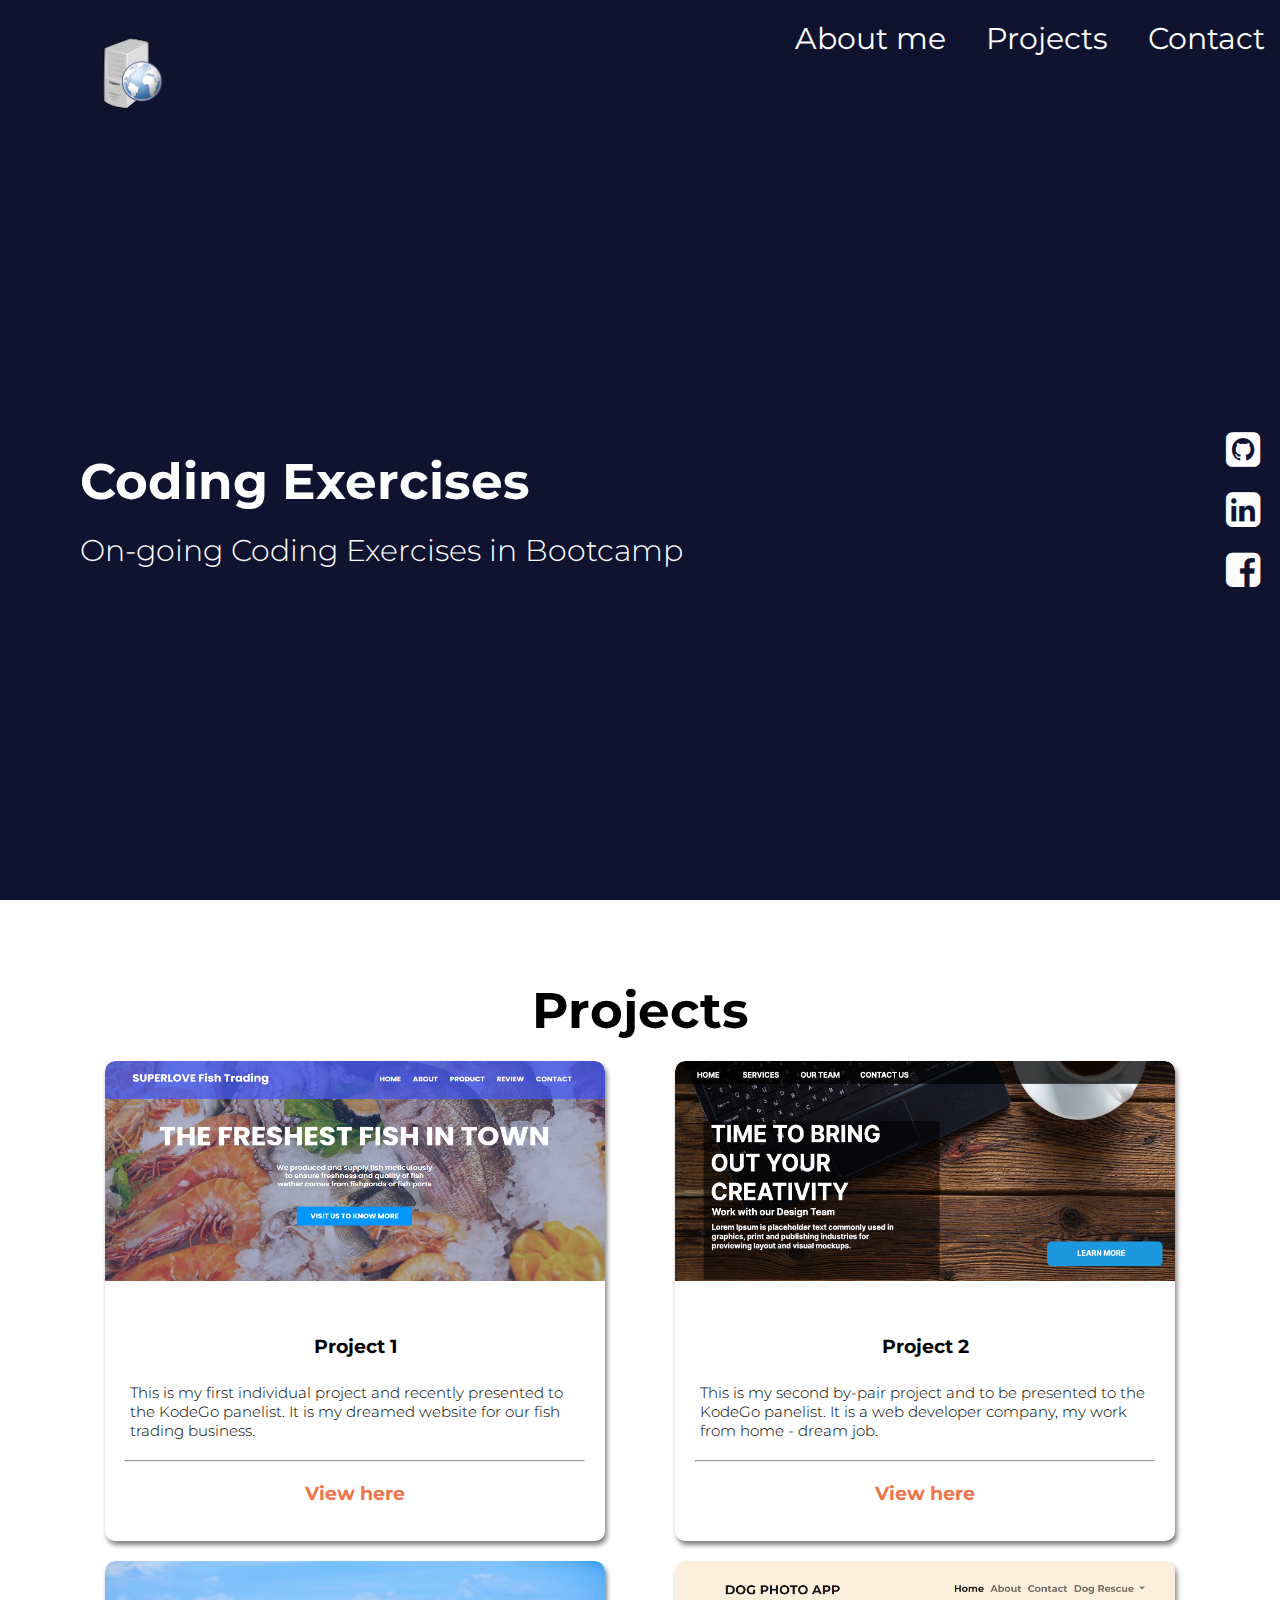
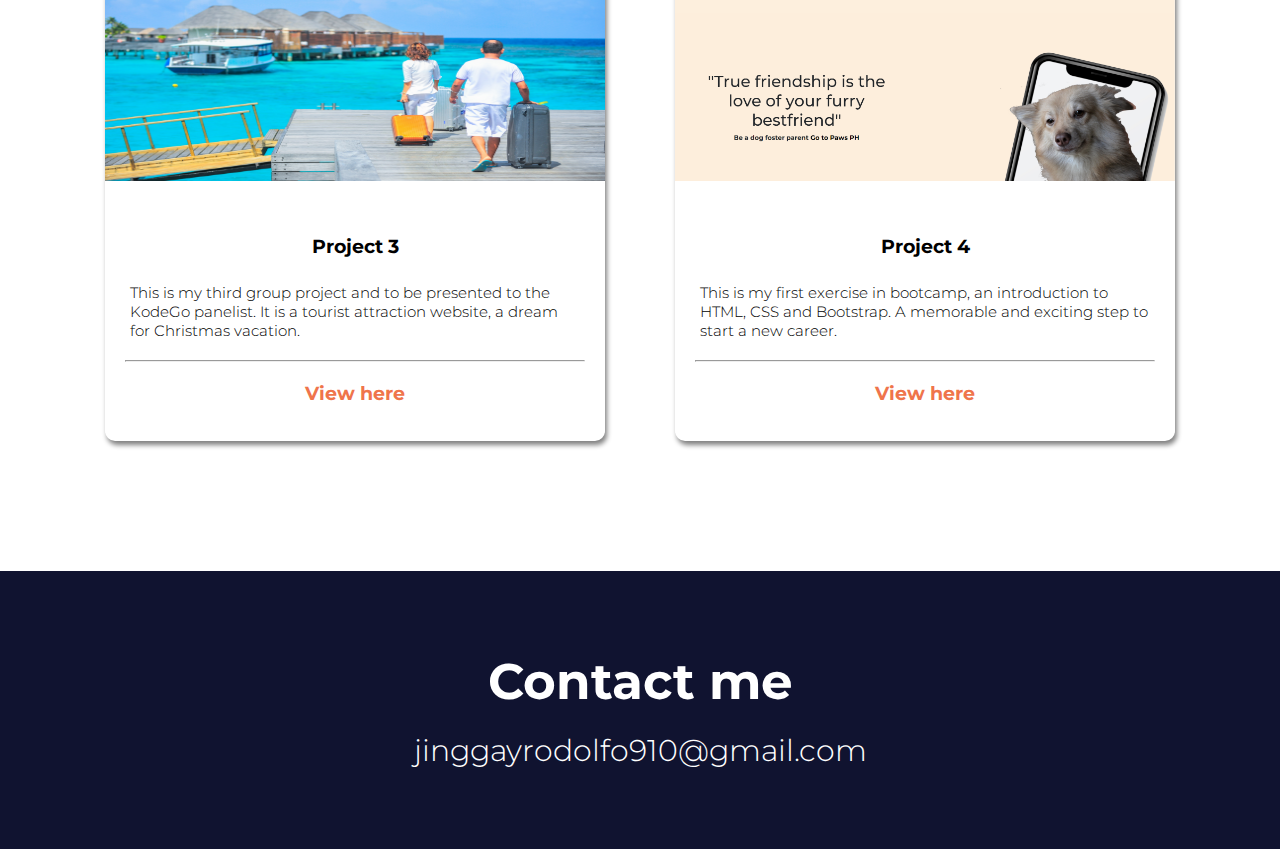
==== exercises.html @ e8465c88 "S10: Update some projects that was added in coding exercises" ====
<!DOCTYPE html>
<html lang="en">
<head>
    <meta charset="UTF-8">
    <meta http-equiv="X-UA-Compatible" content="IE=edge">
    <!-- <meta name="viewport" content="width=device-width, initial-scale=1.0"> -->
    <title> My-Portfolio</title>
    <link rel="stylesheet" href="css/style.css">
    <link rel="stylesheet" href="https://cdnjs.cloudflare.com/ajax/libs/font-awesome/4.7.0/css/font-awesome.min.css">
    <!-- <link href="https://fonts.googleapis.com/css2?family=Poppins:wght@100;200;300;400;600;700&display=swap" rel="stylesheet"> -->
    <link rel="stylesheet" href="https://stackpath.bootstrapcdn.com/font-awesome/4.7.0/css/font-awesome.min.css">
    <style>
        @import url('https://fonts.googleapis.com/css2?family=Montserrat:wght@400;500;700&display=swap');
    </style>
</head>
<body>
    <section class="hero">
        <nav>
            <img class="logo" src="images/logo.png"/>
            <ul id="nav-list">
                <li><a href="https://stingray008.github.io/My-Portfolio/#about-me" target="_blank">About me</a></li>
                <li><a href="https://stingray008.github.io/My-Portfolio/#projects" target="_blank">Projects</a></li>
                <li><a href="#contact-me">Contact</a></li>
            </ul>
            <button class="hamburger" id="hamburger">
                <i class="fa fa-bars"></i>
            </button>
        </nav>
        <div class="hero-area">
            <div class="hero-text">
                <h2>Coding Exercises</h2>
                <p>On-going Coding Exercises in Bootcamp</p>
            </div>
            <div class="icon">
                <a href="https://github.com/STINGRAY008" target="_blank"><i class="fa fa-github-square"></i></a>
                <a href="https://www.linkedin.com/in/gina-rodolfo-289898250/" target="_blank"><i class="fa fa-linkedin-square"></i></a>
                <a href="https://www.facebook.com/jinggay.rodolfo" target="_blank"><i class="fa fa-facebook-square"></i></a>
            </div>
        </div>
    </section>

    <!-- ----------------------------------------  Coding Exercises Section  ---------------------------------------- -->
    <section class="sub-section-alternative" id="projects">
        <h2>Projects</h2>
        <div class="project-container">
            <div class="project-card">
                <img class="project-image" src="images/Project-1.png" alt="">
                <h3>Project 1</h3>
                <p class="sub-text">This is my first individual project and recently presented to the KodeGo panelist. It is my dreamed website for our fish trading business.</p>
                <hr>
                <h3><a class="project-link" href="https://stingray008.github.io/Individual-Presentation-Gina/" target="_blank">View here</a></h3>
            </div>
            <div class="project-card">
                <img class="project-image" src="images/Project2.png" alt="">
                <h3>Project 2</h3>
                <p class="sub-text">This is my second by-pair project and to be presented to the KodeGo panelist. It is a web developer company, my work from home - dream job.</p>
                <hr>
                <h3><a class="project-link" href="https://stingray008.github.io/On-Going-Project/" target="_blank">View here</a></h3>
            </div>
            <div class="project-card">
                <img class="project-image" src="images/Project-3.jpg" alt="">
                <h3>Project 3</h3>
                <p class="sub-text">This is my third group project and to be presented to the KodeGo panelist. It is a tourist attraction website, a dream for Christmas vacation.</p>
                <hr>
                <h3><a class="project-link" href="https://stingray008.github.io/On-Going-Project/" target="_blank">View here</a></h3>
            </div>
            <div class="project-card">
                <img class="project-image" src="images/Project4.png" alt="">
                <h3>Project 4</h3>
                <p class="sub-text">This is my first exercise in bootcamp, an introduction to HTML, CSS and Bootstrap. A memorable and exciting step to start a new career.</p>
                <hr>
                <h3><a class="project-link" href="https://stingray008.github.io/Dog-Photo-App/" target="_blank">View here</a></h3>
            </div>
        </div>

    </section>
      <!-- ----------------------------------------  Footer Section  ---------------------------------------- -->
    <footer class="contact-me" id="contact-me">
        <h2>Contact me</h2>
        <p>jinggayrodolfo910@gmail.com</p>
        
    </footer>


    <script src="app.js"></script>   
</body>

</html>
---- css/style.css ----
/* Color Palette
5800FF
0096FF
00D7FF
72FFFF */
*{
    margin: 0;
    padding: 0;
    font-family: 'Montserrat', sans-serif;
}
section{
    background-color: #ffff;
} 
.hero{
    background-color: #101330;
    height: 100vh;
    color: #ffff;
    font-size: 40px;
}   
footer{
    background-color: #101330;
    color: #ffff;
    text-align: center;
    padding: 80px;
}
nav{
    display: flex;
    justify-content: space-between;
}
ul{
    display: flex;
    list-style-type: none;
    width: 500px;
    justify-content: space-between;
}
li{
    font-size: 30px;
    text-decoration: none;
    padding: 20px 15px;
}
h1{
    font-size: 90px;
    margin: 0;
}
p{
    font-size: 30px;
    margin: 0;
    font-weight: 300;
}
.hero-area{
    display: flex;
    height: 80%;
    justify-content: space-between;
    align-items: center;
}
.hero-text{
    margin-left: 80px;

}
.button{
    width: 200px;
    height: 56px;
    border-radius: 28px;
    background-color: coral;
    text-align: center;
    font-size: 30px;
    font-weight: 300;
    padding-top: 5px;
    margin-top: 20px;
}
/* button:hover{
    background-color: #ef744b;
} */
.button:active{
    background-color: #A9A9A9;
    color: #808080;
}
.socials{
    padding-bottom: 50px;
}
.logo{
    height: 150px;
}
.icon .fa{
    color: #ffff;
    display: flex;
    margin: 20px;
}
.sub-section{
    display: flex;
    justify-content: space-between;
    align-items: center;
    padding: 80px;
}
h2{
    font-size: 50px;
    padding-bottom: 20px;
}
.headshot{
    width: 300px;
    border-radius: 150px;
    border: 1px solid gray;
}
.headshot-container{
    display: flex;
    align-items: center;
}
.project-card{
    /* width: 250px;
    height: 400px; */
    width: 500px;
    height: 480px;
    border-radius: 10px;
    box-shadow: 2px 4px 5px 0px gray;
    overflow: hidden;
}
.project-card img{
    height: 220px;
    padding-bottom: 50px;
}
.project-card:hover img{
    transform: scale(1.05);
    transition: 1s;
    cursor:pointer;
  }
.project-card p{
    text-align: left;
    padding: 20px 20px 0px 20px;
    /* padding-bottom: 20px; */
    margin: 5px 5px 5px;
}
.project-container{
    display: flex;
    flex-wrap: wrap;
    justify-content: space-around;
    gap: 20px;
    margin-bottom: 50px;
   
}
@media only screen and (max-width: 1000px){
    .project-container{
        display: flex;
        flex-wrap: wrap;
    }  
}
.sub-section-alternative{
    display: flex;
    flex-direction: column;
    text-align: center;
    padding: 80px;
}
.sub-text{
    font-size: 15px;
    font-weight: 300;
    padding-top: 20px;
}
.link-text{
    font-size: 15px;
    font-weight: 300;
    padding-top: 20px;
    align-items: center;
}
.project-image{
    width: 100%;
    height: 120px;
    border-radius: 10px;
    padding-bottom: 20px;
}
hr{
    margin: 20px;
}
.project-link{
    text-decoration: none;
    color: #ef744b;
}
.project-more a{
    text-decoration: none;
    color: #ef744b;
   margin-top: 5%;
    
}
a{
    text-decoration: none;
    color: #ffff;
}
.hamburger{
    display: none;
}
.hamburger:focus{
    outline: 0;
}
@media only screen and (max-width: 1000px){
    .hamburger{
        display: block;
        border: 0;
        background-color: transparent;
        color: #ffff;
        font-size: 30px;
        margin: 20px;
        align-self: flex-end;
    }
    ul{
        display: none;
        background-color: #424669;
        margin: 0px;
    }
    li{
        margin-left: 30px;
    }
    ul.show{
        display: block;
    }
    nav{
        display: flex;
        flex-direction: column-reverse;
        background-color: #424669;
    }
    .logo{
        display: none;
    }

}
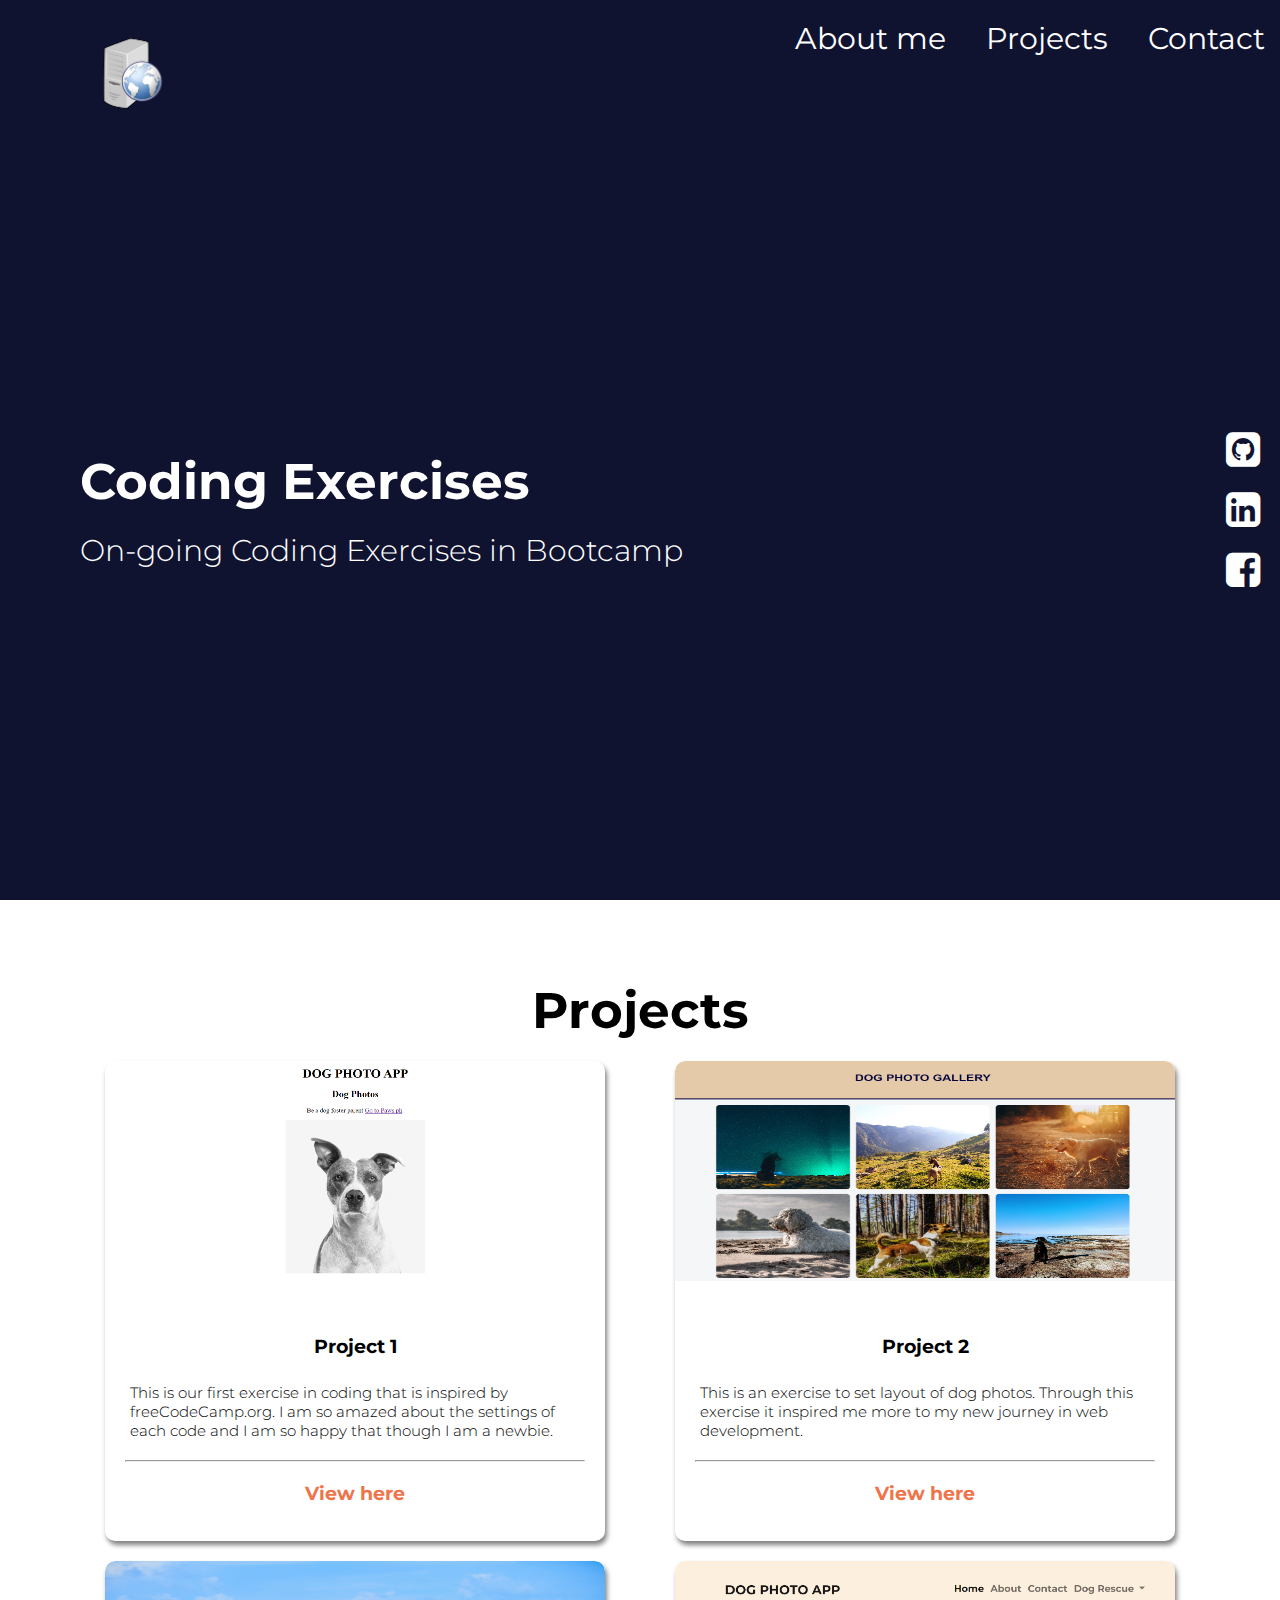
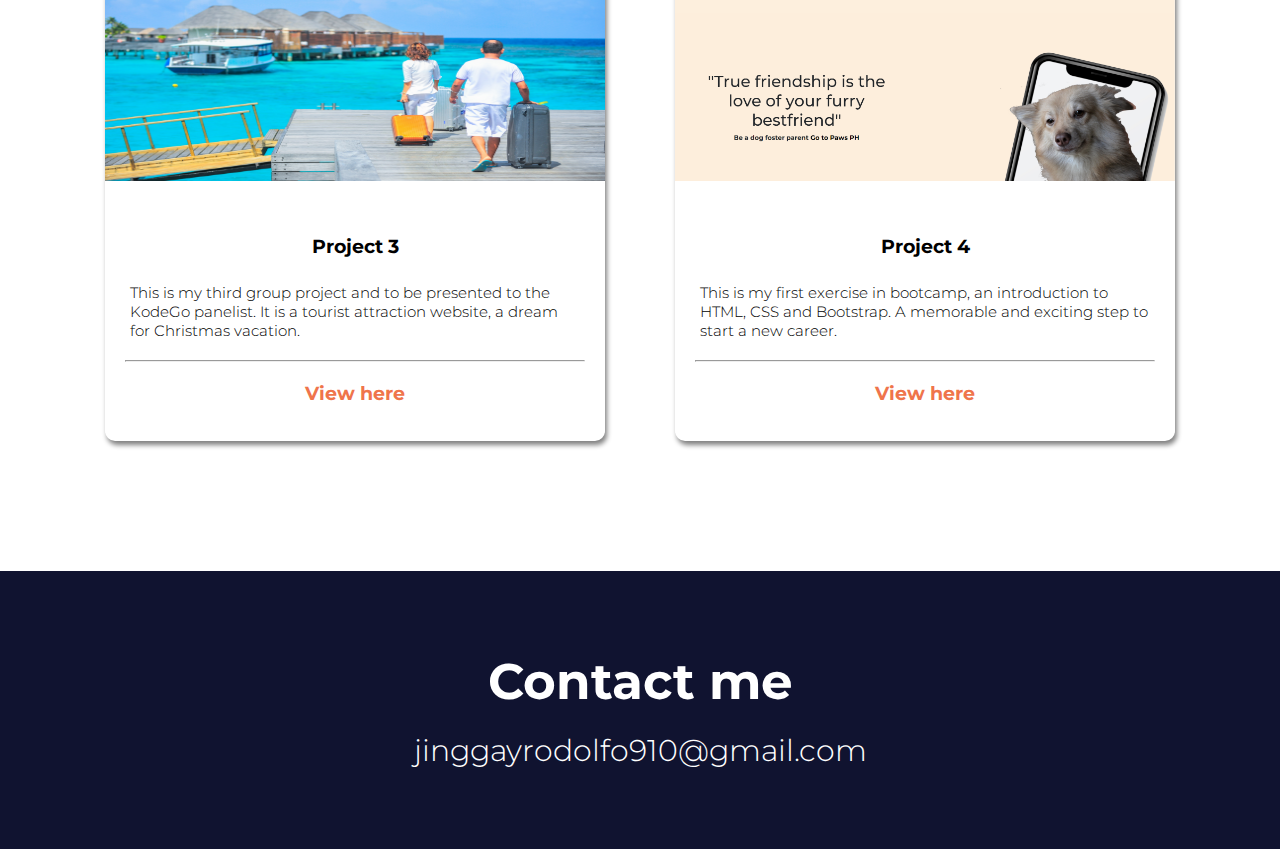
==== commit 216b5d98: "S11:Update more coding projects" ====
--- a/exercises.html
+++ b/exercises.html
@@ -44,18 +44,18 @@
         <h2>Projects</h2>
         <div class="project-container">
             <div class="project-card">
-                <img class="project-image" src="images/Project-1.png" alt="">
+                <img class="project-image" src="images/Exercise-1.png" alt="">
                 <h3>Project 1</h3>
-                <p class="sub-text">This is my first individual project and recently presented to the KodeGo panelist. It is my dreamed website for our fish trading business.</p>
+                <p class="sub-text">This is our first exercise in coding that is inspired by freeCodeCamp.org. I am so amazed about the settings of each code and I am so happy that though I am a newbie.</p>
                 <hr>
                 <h3><a class="project-link" href="https://stingray008.github.io/Individual-Presentation-Gina/" target="_blank">View here</a></h3>
             </div>
             <div class="project-card">
-                <img class="project-image" src="images/Project2.png" alt="">
+                <img class="project-image" src="images/Exercise-2.png" alt="">
                 <h3>Project 2</h3>
-                <p class="sub-text">This is my second by-pair project and to be presented to the KodeGo panelist. It is a web developer company, my work from home - dream job.</p>
+                <p class="sub-text">This is an exercise to set layout of dog photos. Through this exercise it inspired me more to my new journey in web development.</p>
                 <hr>
-                <h3><a class="project-link" href="https://stingray008.github.io/On-Going-Project/" target="_blank">View here</a></h3>
+                <h3><a class="project-link" href="https://stingray008.github.io/Dog-Photo-Gallery/" target="_blank">View here</a></h3>
             </div>
             <div class="project-card">
                 <img class="project-image" src="images/Project-3.jpg" alt="">
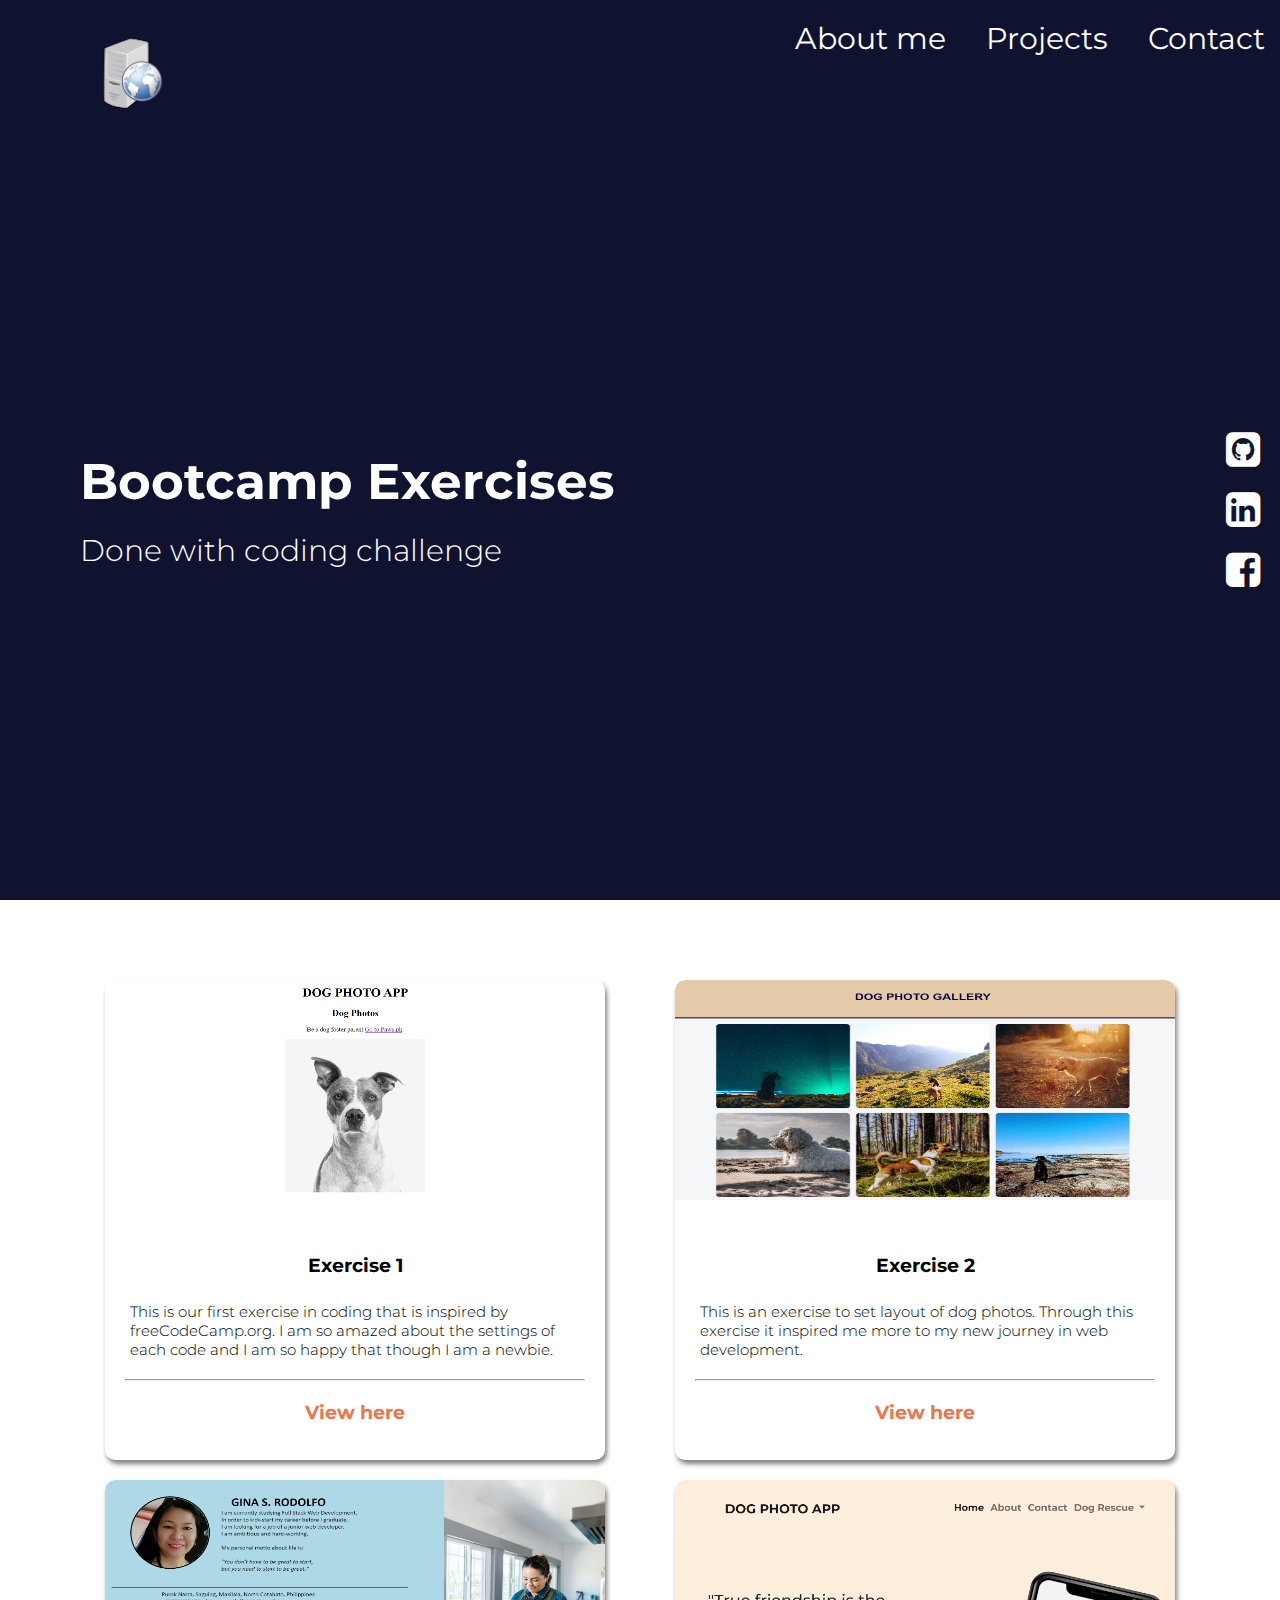
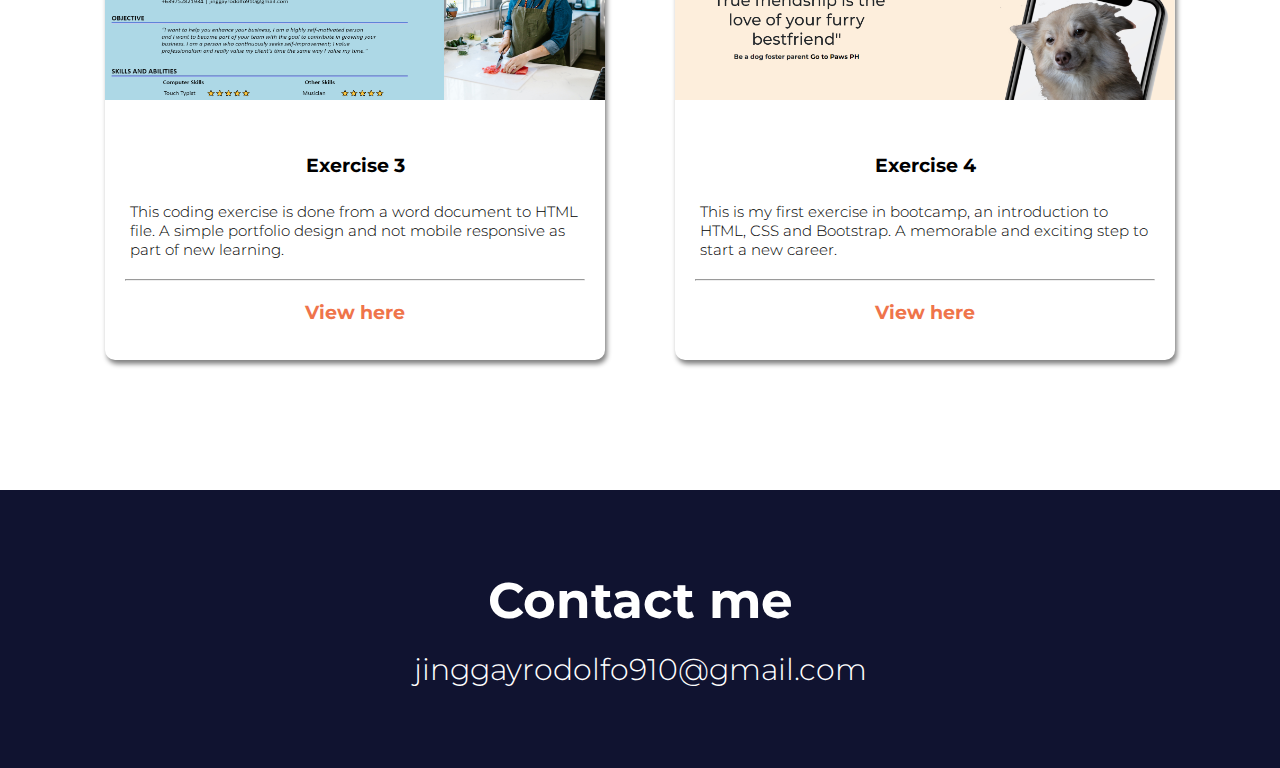
==== commit 612bc05e: "S13: Add and link exercise-3" ====
--- a/exercises.html
+++ b/exercises.html
@@ -28,8 +28,8 @@
         </nav>
         <div class="hero-area">
             <div class="hero-text">
-                <h2>Coding Exercises</h2>
-                <p>On-going Coding Exercises in Bootcamp</p>
+                <h2>Bootcamp Exercises</h2>
+                <p>Done with coding challenge</p>
             </div>
             <div class="icon">
                 <a href="https://github.com/STINGRAY008" target="_blank"><i class="fa fa-github-square"></i></a>
@@ -41,32 +41,31 @@
 
     <!-- ----------------------------------------  Coding Exercises Section  ---------------------------------------- -->
     <section class="sub-section-alternative" id="projects">
-        <h2>Projects</h2>
         <div class="project-container">
             <div class="project-card">
                 <img class="project-image" src="images/Exercise-1.png" alt="">
-                <h3>Project 1</h3>
+                <h3>Exercise 1</h3>
                 <p class="sub-text">This is our first exercise in coding that is inspired by freeCodeCamp.org. I am so amazed about the settings of each code and I am so happy that though I am a newbie.</p>
                 <hr>
-                <h3><a class="project-link" href="https://stingray008.github.io/Individual-Presentation-Gina/" target="_blank">View here</a></h3>
+                <h3><a class="project-link" href="https://stingray008.github.io/Intro-To-HTML/" target="_blank">View here</a></h3>
             </div>
             <div class="project-card">
                 <img class="project-image" src="images/Exercise-2.png" alt="">
-                <h3>Project 2</h3>
+                <h3>Exercise 2</h3>
                 <p class="sub-text">This is an exercise to set layout of dog photos. Through this exercise it inspired me more to my new journey in web development.</p>
                 <hr>
                 <h3><a class="project-link" href="https://stingray008.github.io/Dog-Photo-Gallery/" target="_blank">View here</a></h3>
             </div>
             <div class="project-card">
-                <img class="project-image" src="images/Project-3.jpg" alt="">
-                <h3>Project 3</h3>
-                <p class="sub-text">This is my third group project and to be presented to the KodeGo panelist. It is a tourist attraction website, a dream for Christmas vacation.</p>
+                <img class="project-image" src="images/Exercise-3.png" alt="">
+                <h3>Exercise 3</h3>
+                <p class="sub-text">This coding exercise is done from a word document to HTML file. A simple portfolio design and not mobile responsive as part of new learning.</p>
                 <hr>
-                <h3><a class="project-link" href="https://stingray008.github.io/On-Going-Project/" target="_blank">View here</a></h3>
+                <h3><a class="project-link" href="https://stingray008.github.io/Word-To-HTML/" target="_blank">View here</a></h3>
             </div>
             <div class="project-card">
                 <img class="project-image" src="images/Project4.png" alt="">
-                <h3>Project 4</h3>
+                <h3>Exercise 4</h3>
                 <p class="sub-text">This is my first exercise in bootcamp, an introduction to HTML, CSS and Bootstrap. A memorable and exciting step to start a new career.</p>
                 <hr>
                 <h3><a class="project-link" href="https://stingray008.github.io/Dog-Photo-App/" target="_blank">View here</a></h3>
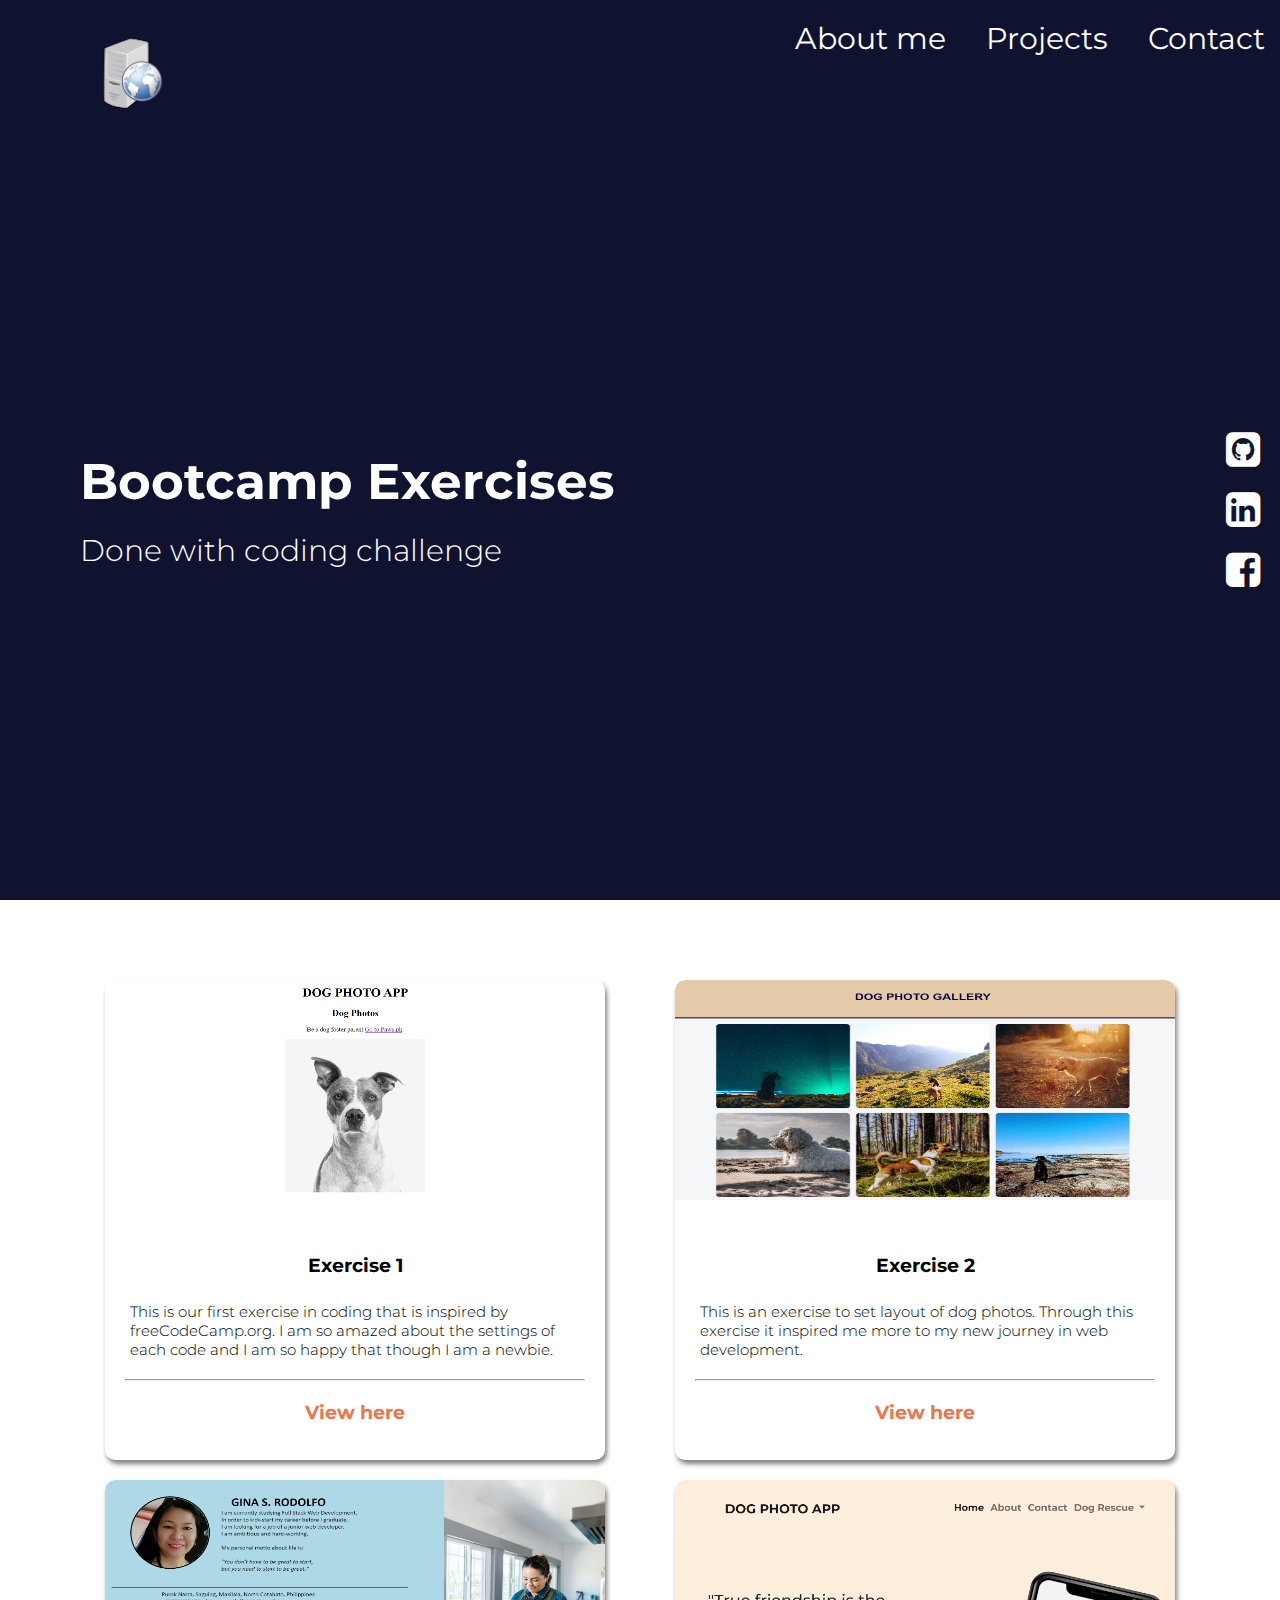
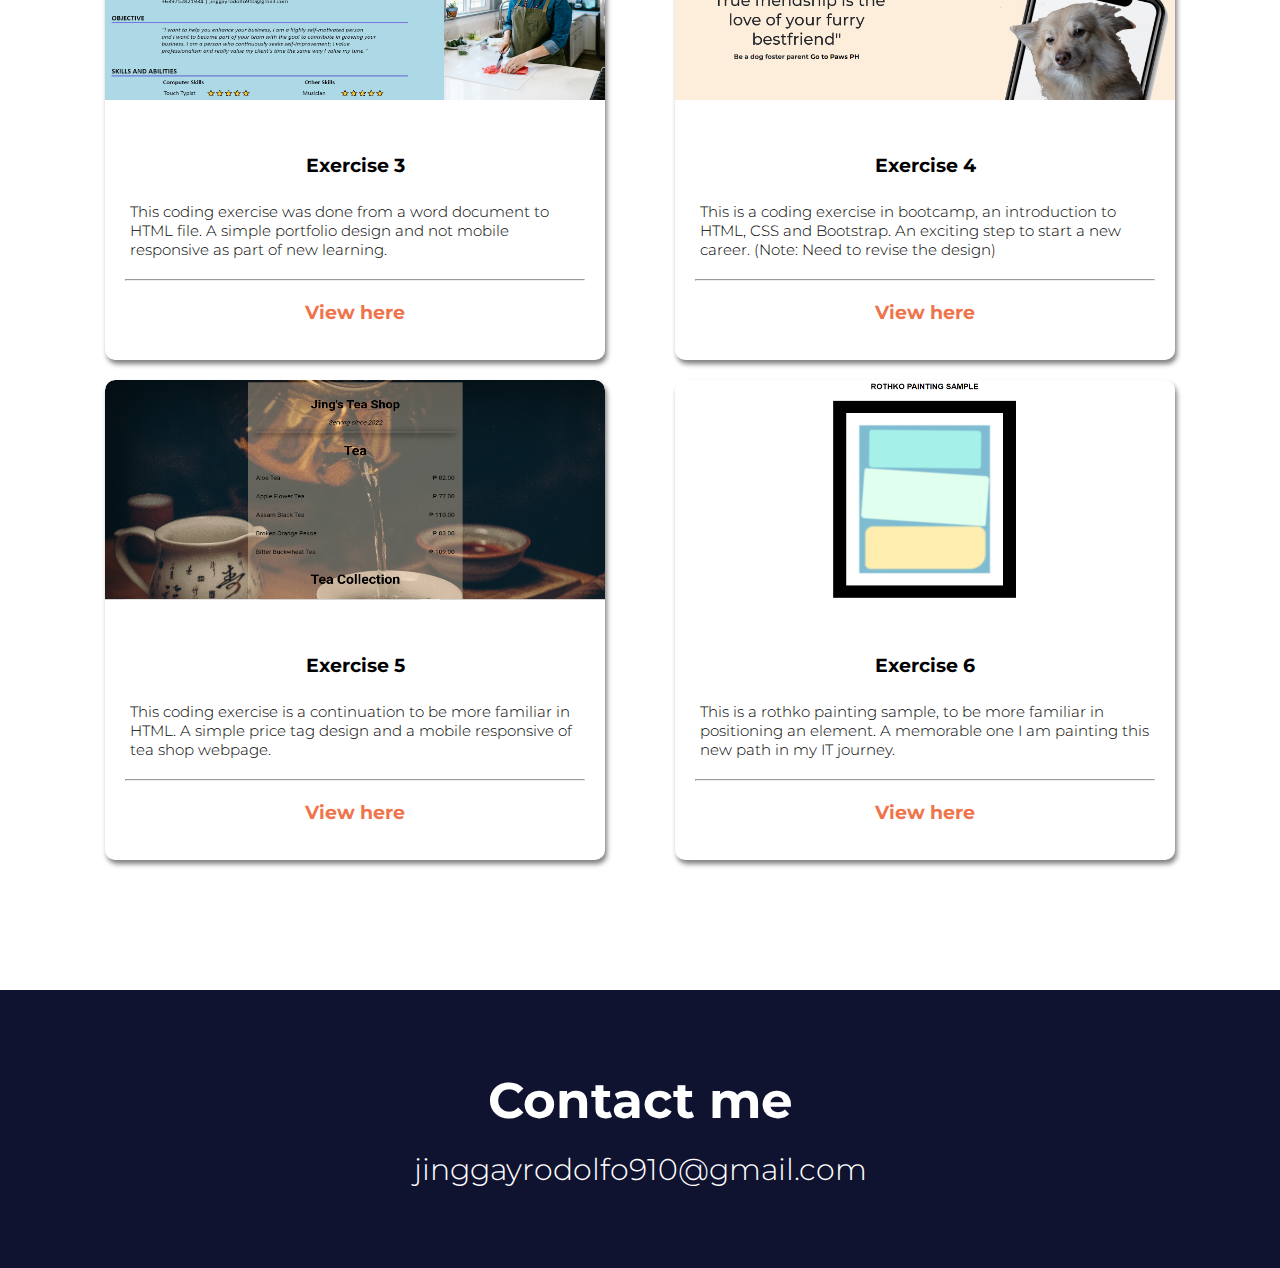
==== commit 57a18dfd: "S14: Update and add more exercises" ====
--- a/exercises.html
+++ b/exercises.html
@@ -59,16 +59,30 @@
             <div class="project-card">
                 <img class="project-image" src="images/Exercise-3.png" alt="">
                 <h3>Exercise 3</h3>
-                <p class="sub-text">This coding exercise is done from a word document to HTML file. A simple portfolio design and not mobile responsive as part of new learning.</p>
+                <p class="sub-text">This coding exercise was done from a word document to HTML file. A simple portfolio design and not mobile responsive as part of new learning.</p>
                 <hr>
                 <h3><a class="project-link" href="https://stingray008.github.io/Word-To-HTML/" target="_blank">View here</a></h3>
             </div>
             <div class="project-card">
-                <img class="project-image" src="images/Project4.png" alt="">
+                <img class="project-image" src="images/Exercise-4.png" alt="">
                 <h3>Exercise 4</h3>
-                <p class="sub-text">This is my first exercise in bootcamp, an introduction to HTML, CSS and Bootstrap. A memorable and exciting step to start a new career.</p>
+                <p class="sub-text">This is a coding exercise in bootcamp, an introduction to HTML, CSS and Bootstrap. An exciting step to start a new career. (Note: Need to revise the design)</p>
                 <hr>
                 <h3><a class="project-link" href="https://stingray008.github.io/Dog-Photo-App/" target="_blank">View here</a></h3>
+            </div>
+            <div class="project-card">
+                <img class="project-image" src="images/Exercise-5.png" alt="">
+                <h3>Exercise 5</h3>
+                <p class="sub-text">This coding exercise is a continuation to be more familiar in HTML. A simple price tag design and a mobile responsive of tea shop webpage.</p>
+                <hr>
+                <h3><a class="project-link" href="https://stingray008.github.io/Jing-Tea-Shop/" target="_blank">View here</a></h3>
+            </div>
+            <div class="project-card">
+                <img class="project-image" src="images/Exercise-6.png" alt="">
+                <h3>Exercise 6</h3>
+                <p class="sub-text">This is a rothko painting sample, to be more familiar in positioning an element. A memorable one I am painting this new path in my IT journey.</p>
+                <hr>
+                <h3><a class="project-link" href="https://stingray008.github.io/Painting//" target="_blank">View here</a></h3>
             </div>
         </div>
 
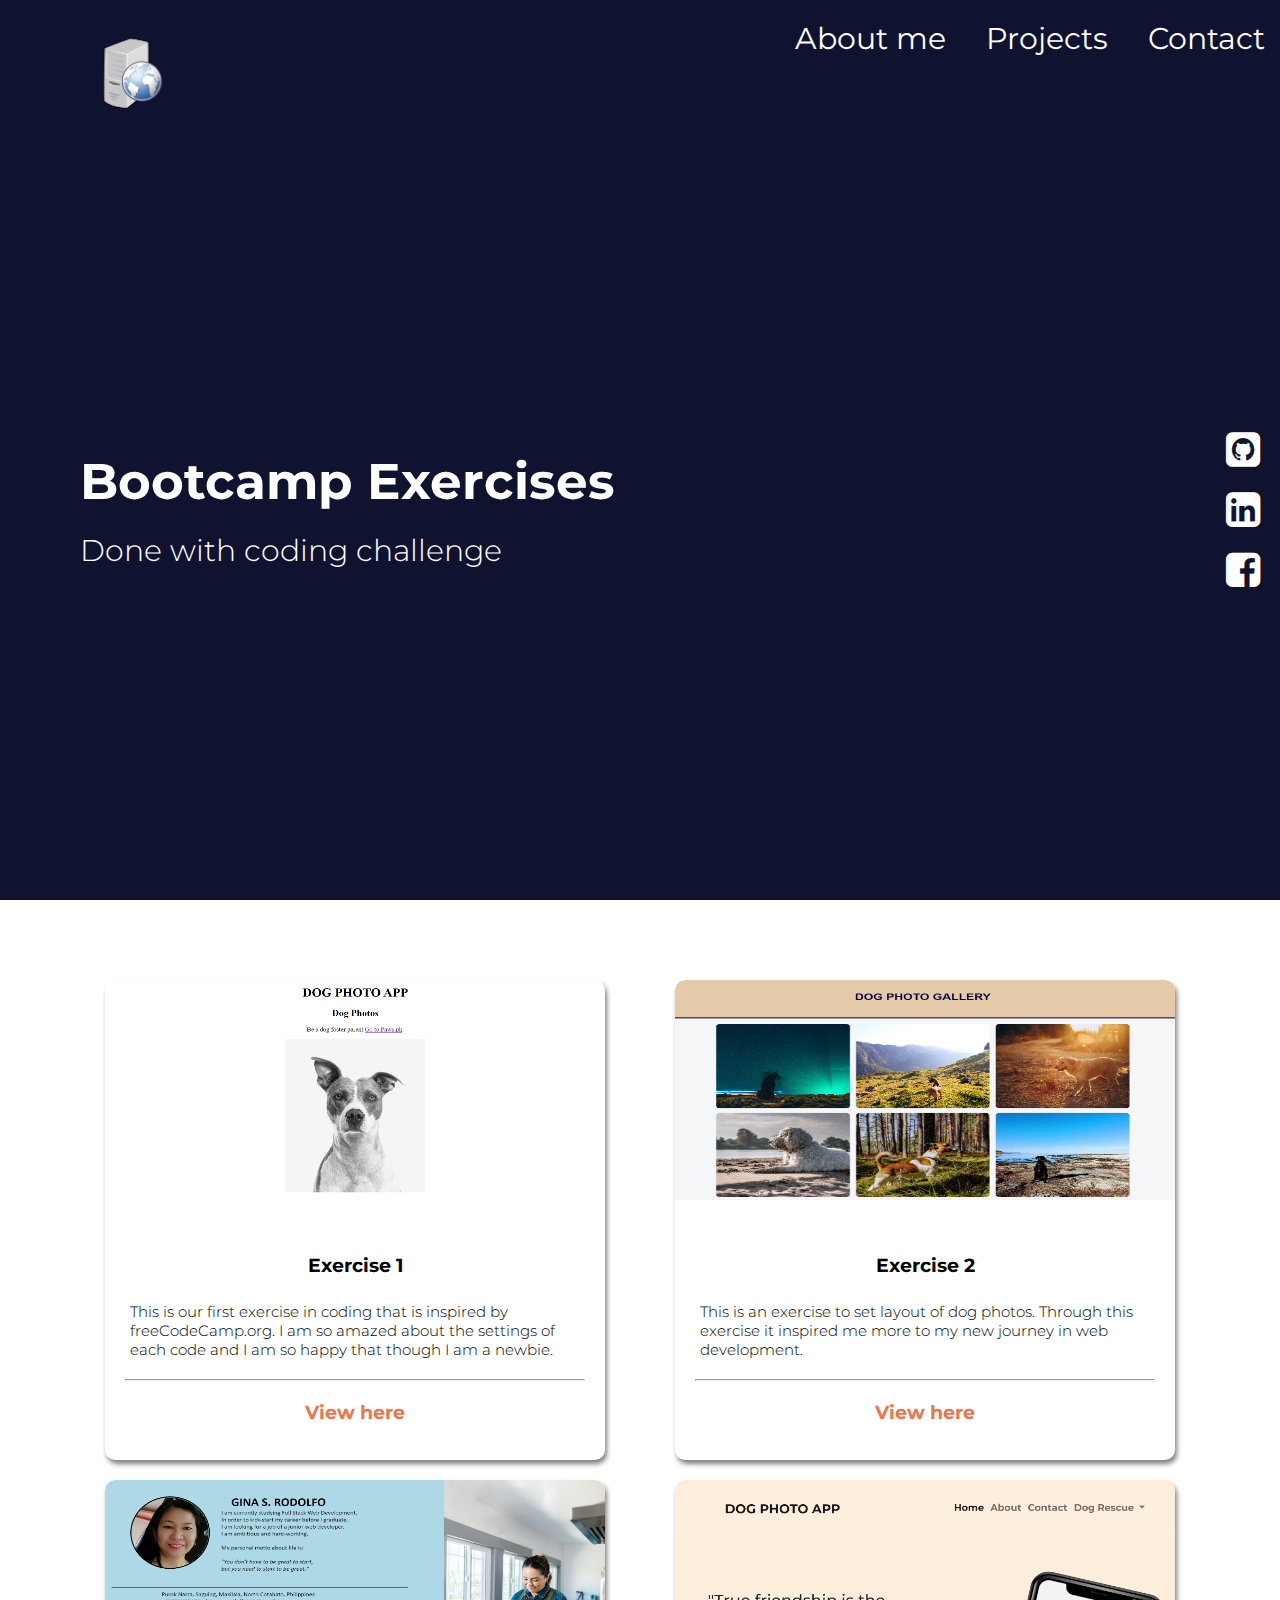
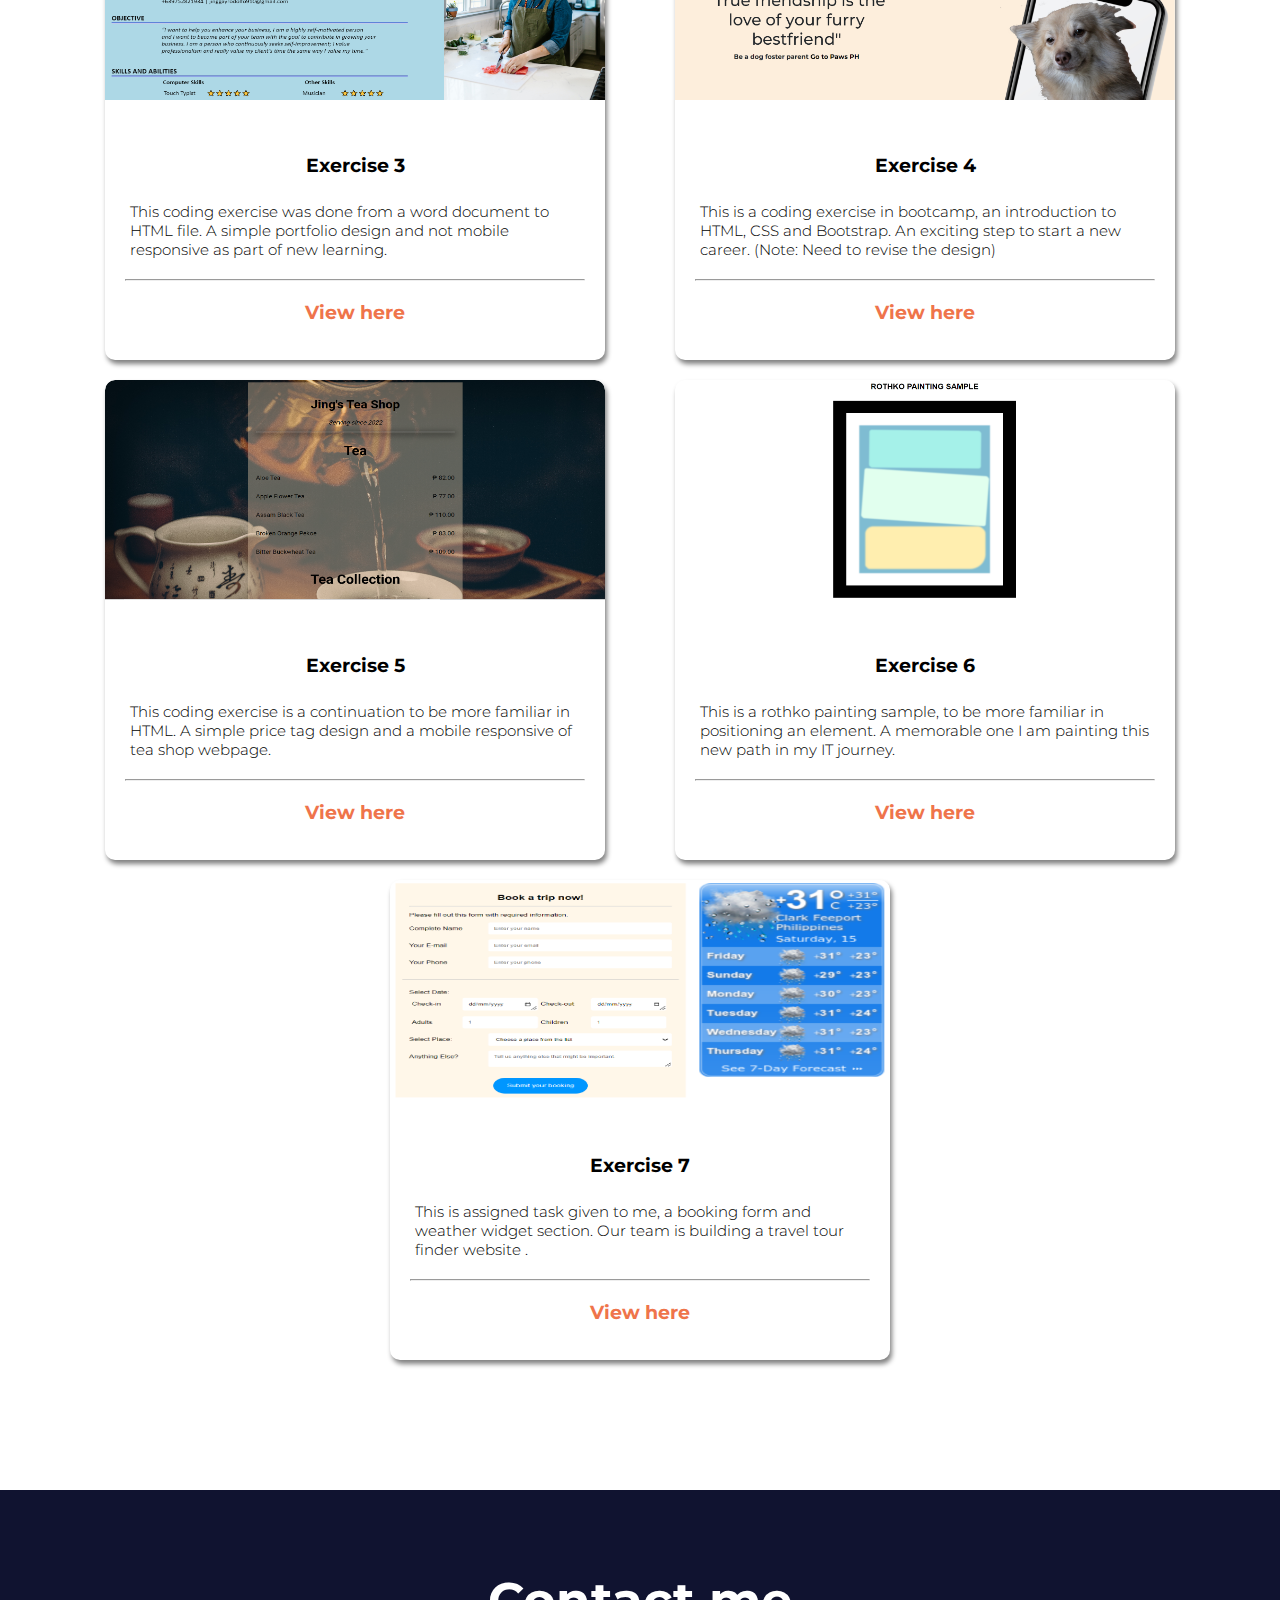
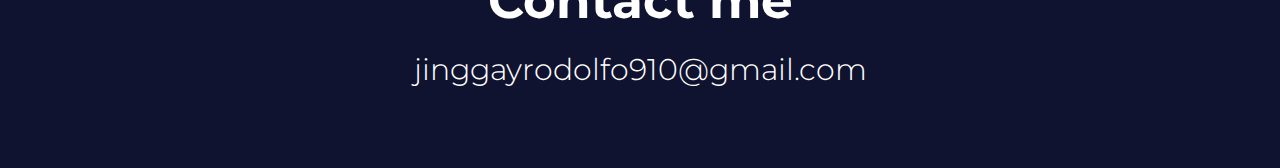
==== commit 9faa605d: "S16: Add project-card for updating my portfolio content" ====
--- a/exercises.html
+++ b/exercises.html
@@ -84,6 +84,13 @@
                 <hr>
                 <h3><a class="project-link" href="https://stingray008.github.io/Painting//" target="_blank">View here</a></h3>
             </div>
+            <div class="project-card">
+                <img class="project-image" src="images/Exercise-7.png" alt="">
+                <h3>Exercise 7</h3>
+                <p class="sub-text">This is assigned task given to me, a booking form and weather widget section. Our team is building a travel tour finder website .</p>
+                <hr>
+                <h3><a class="project-link" href="https://stingray008.github.io/Booking-Form/" target="_blank">View here</a></h3>
+            </div>
         </div>
 
     </section>
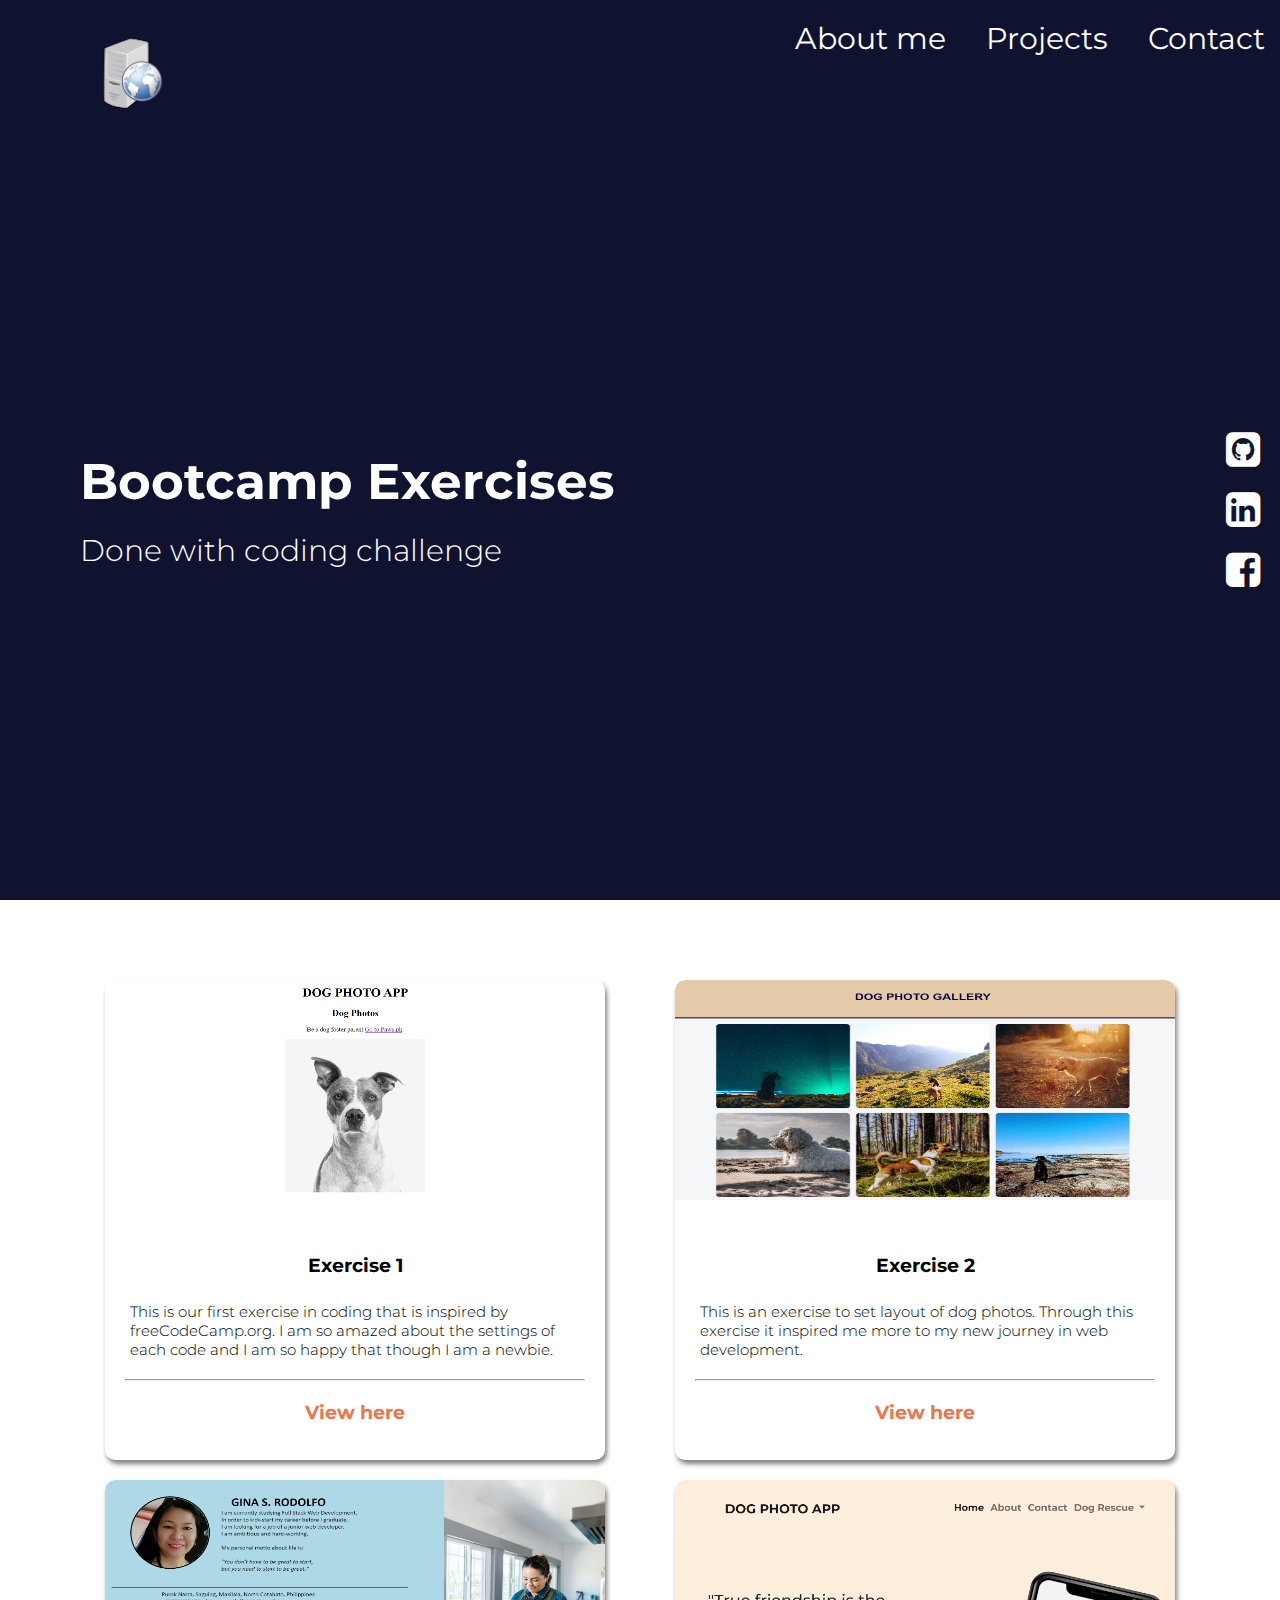
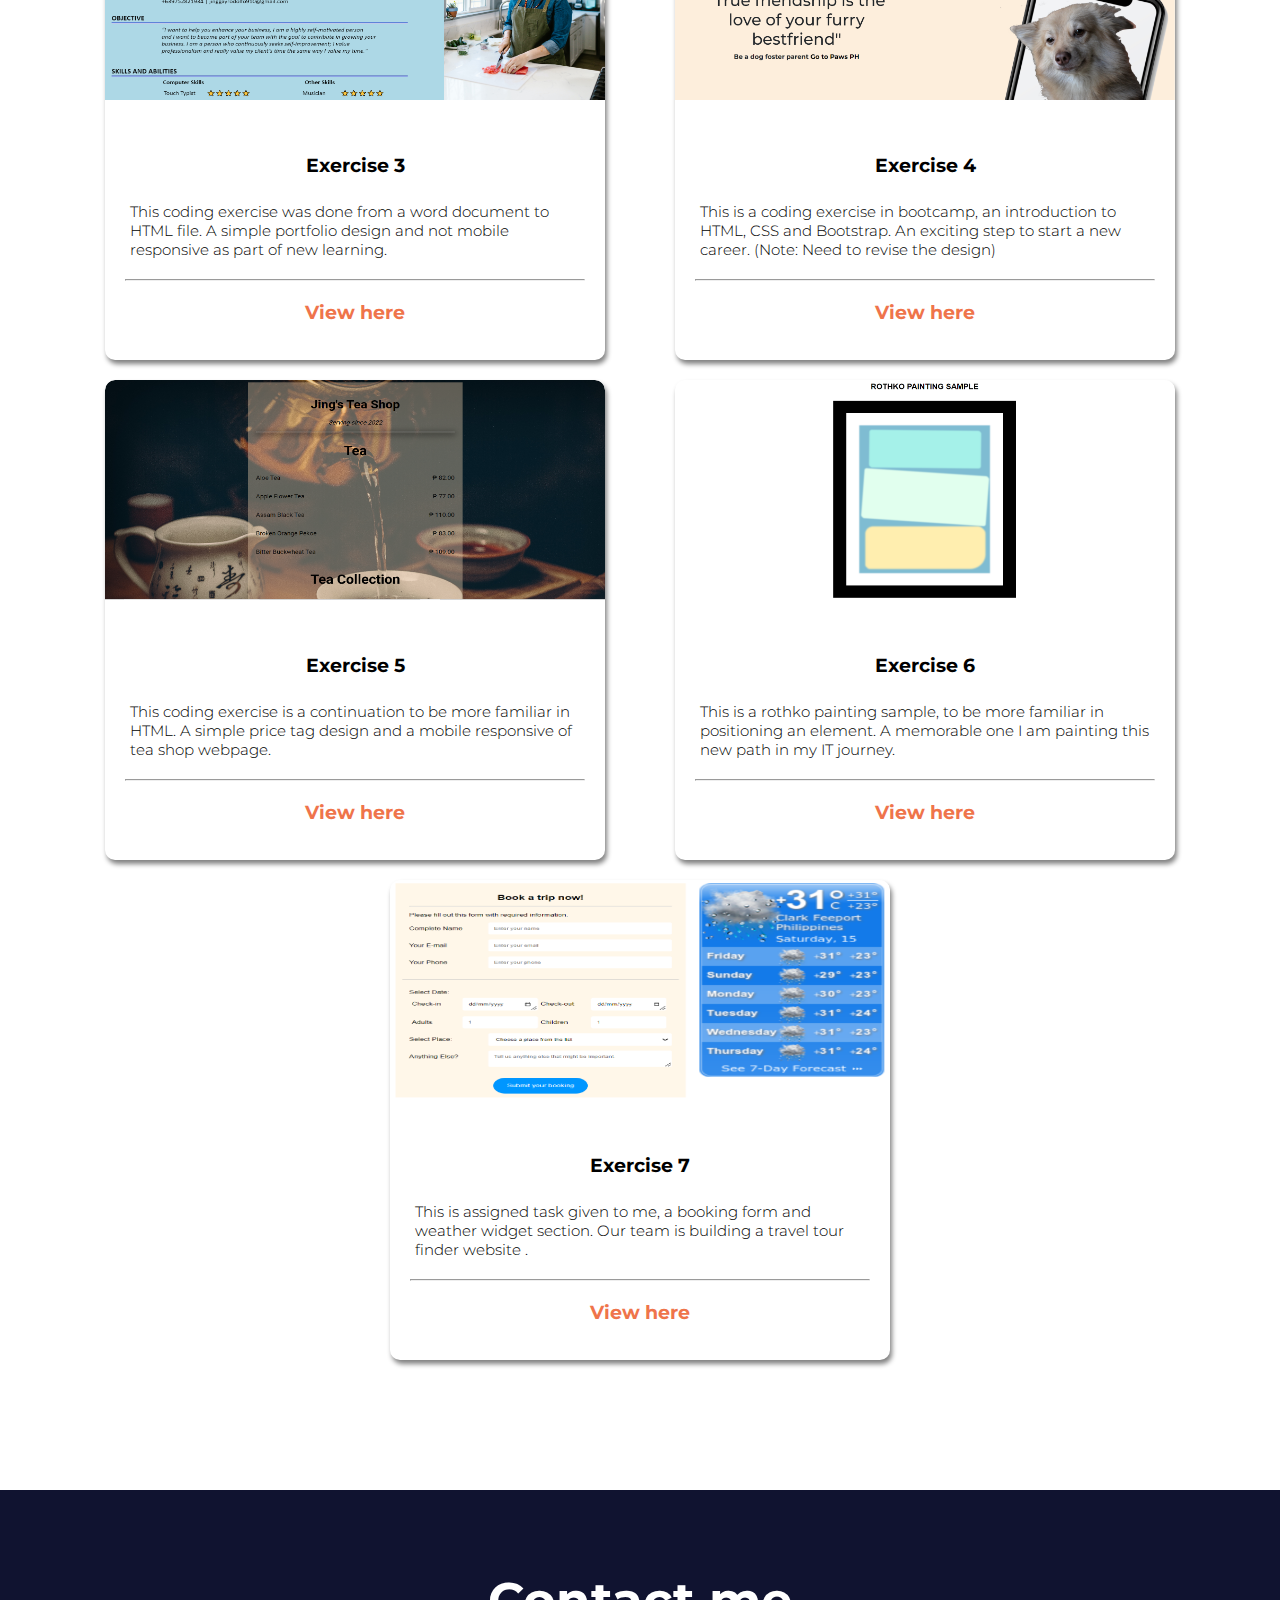
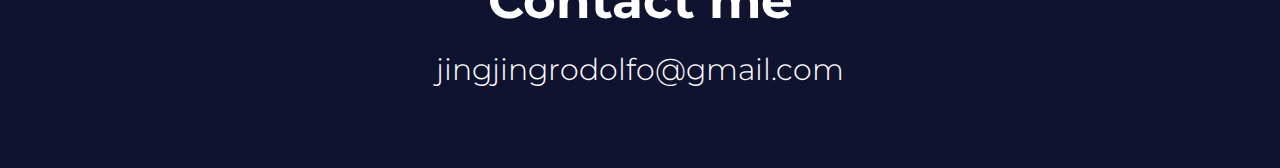
==== commit 5973daa3: "change email address" ====
--- a/exercises.html
+++ b/exercises.html
@@ -97,7 +97,7 @@
       <!-- ----------------------------------------  Footer Section  ---------------------------------------- -->
     <footer class="contact-me" id="contact-me">
         <h2>Contact me</h2>
-        <p>jinggayrodolfo910@gmail.com</p>
+        <p>jingjingrodolfo@gmail.com</p>
         
     </footer>
 
